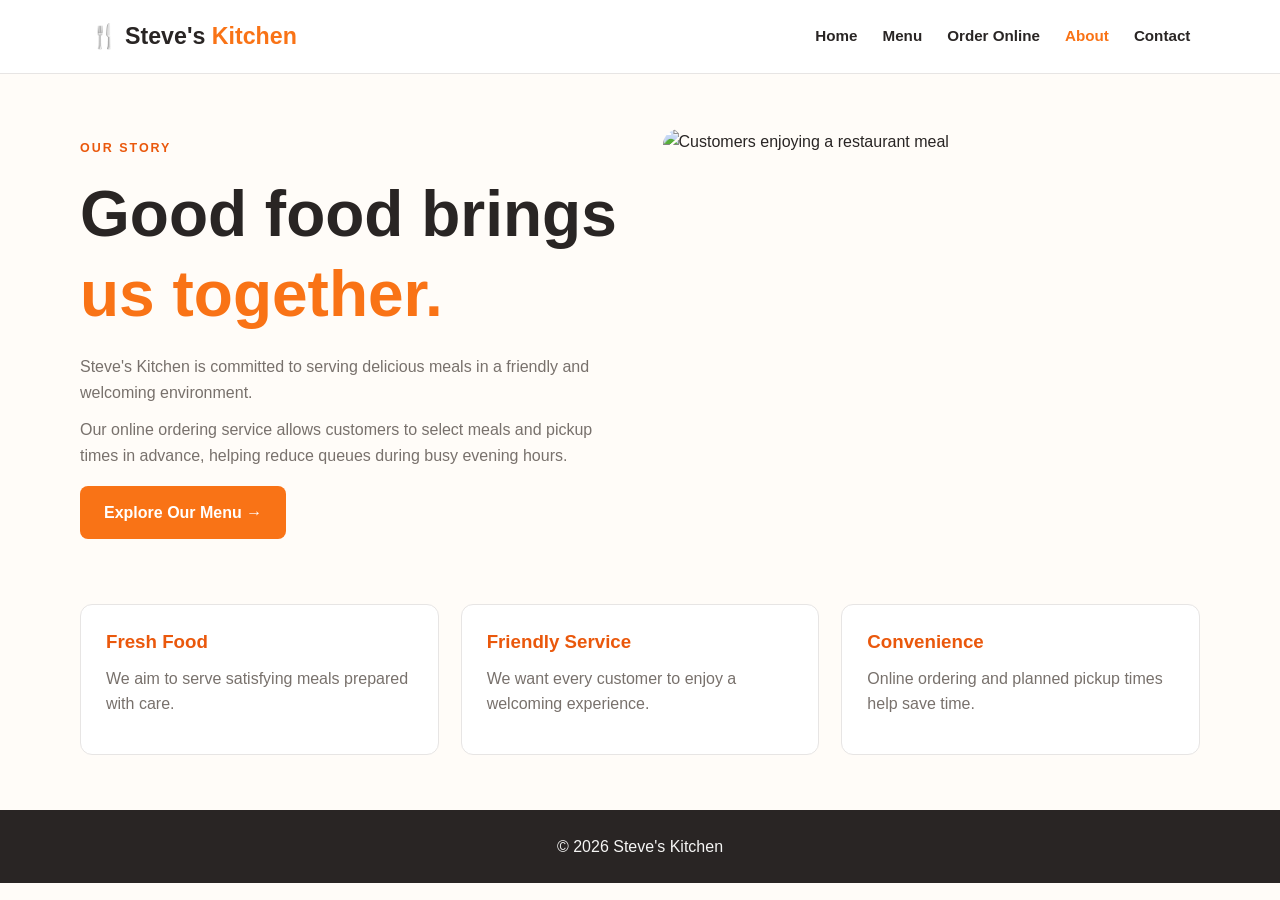
==== about.html @ 31c0b013 "add five pages" ====
<!DOCTYPE html>
<html lang="en">
<head>
  <meta charset="UTF-8">
  <meta name="viewport" content="width=device-width, initial-scale=1.0">
  <title>About Us | Steve's Kitchen</title>
  <link rel="stylesheet" href="assets/style.css">
</head>
<body>
  <header class="site-header">
    <a class="logo" href="index.html">🍴 Steve's <b>Kitchen</b></a>
    <nav id="nav">
      <a href="index.html">Home</a>
      <a href="menu.html">Menu</a>
      <a href="order.html">Order Online</a>
      <a class="active" href="about.html">About</a>
      <a href="contact.html">Contact</a>
    </nav>
    <button class="nav-toggle" onclick="toggleNav()">☰</button>
  </header>

  <main class="page-wrap">
    <section class="about-hero">
      <div>
        <span class="eyebrow">OUR STORY</span>
        <h1>Good food brings<br><em>us together.</em></h1>
        <p>
          Steve's Kitchen is committed to serving delicious meals
          in a friendly and welcoming environment.
        </p>
        <p>
          Our online ordering service allows customers to select meals
          and pickup times in advance, helping reduce queues during
          busy evening hours.
        </p>
        <a class="btn btn-primary" href="menu.html">Explore Our Menu →</a>
      </div>

      <img
        src="https://images.unsplash.com/photo-1559339352-11d035aa65de?auto=format&fit=crop&w=1000&q=85"
        alt="Customers enjoying a restaurant meal">
    </section>

    <section class="values-grid">
      <article>
        <h3>Fresh Food</h3>
        <p>We aim to serve satisfying meals prepared with care.</p>
      </article>
      <article>
        <h3>Friendly Service</h3>
        <p>We want every customer to enjoy a welcoming experience.</p>
      </article>
      <article>
        <h3>Convenience</h3>
        <p>Online ordering and planned pickup times help save time.</p>
      </article>
    </section>
  </main>

  <footer><p>© <span id="year"></span> Steve's Kitchen</p></footer>
  <script src="assets/script.js"></script>
</body>
</html>
---- assets/style.css ----
/* =====================================
   STEVE'S KITCHEN - MAIN STYLESHEET
   ===================================== */

/* 1. Global Styles */
:root {
  --primary: #F97316;
  --primary-dark: #EA580C;
  --secondary: #FFF7ED;
  --accent: #FDBA74;
  --text: #292524;
  --muted: #78716C;
  --background: #FFFCF8;
  --white: #FFFFFF;
  --border: #E7E5E4;
  --shadow: 0 8px 25px rgba(41, 37, 36, 0.08);
}

* {
  margin: 0;
  padding: 0;
  box-sizing: border-box;
}

html {
  scroll-behavior: smooth;
}

body {
  font-family: Arial, Helvetica, sans-serif;
  background: var(--background);
  color: var(--text);
  line-height: 1.6;
}

img {
  display: block;
  max-width: 100%;
}

a {
  text-decoration: none;
  color: inherit;
}

button,
input,
textarea,
select {
  font: inherit;
}

button {
  cursor: pointer;
}

h1,
h2,
h3 {
  line-height: 1.25;
}

p {
  color: var(--muted);
  margin-bottom: 12px;
}

/* 2. Header and Navigation */
.site-header {
  display: flex;
  align-items: center;
  justify-content: space-between;
  gap: 25px;
  padding: 18px 7%;
  background: var(--white);
  border-bottom: 1px solid var(--border);
  position: sticky;
  top: 0;
  z-index: 1000;
}

.logo {
  font-size: 1.45rem;
  font-weight: 800;
  color: var(--text);
  white-space: nowrap;
}

.logo b {
  color: var(--primary);
}

.site-header nav {
  display: flex;
  align-items: center;
  gap: 25px;
}

.site-header nav a {
  font-size: 0.95rem;
  font-weight: 600;
  transition: color 0.2s ease;
}

.site-header nav a:hover,
.site-header nav a.active {
  color: var(--primary);
}

.nav-toggle {
  display: none;
  border: none;
  background: var(--secondary);
  color: var(--text);
  padding: 8px 12px;
  border-radius: 8px;
  font-size: 1.4rem;
}

/* 3. Buttons */
.btn {
  display: inline-block;
  padding: 12px 22px;
  border: 2px solid transparent;
  border-radius: 8px;
  font-weight: 700;
  text-align: center;
  transition: background 0.2s, transform 0.2s;
  margin: 5px 5px 5px 0;
}

.btn:hover {
  transform: translateY(-2px);
}

.btn-primary {
  background: var(--primary);
  color: var(--white);
}

.btn-primary:hover {
  background: var(--primary-dark);
}

.btn-outline {
  border-color: var(--primary);
  color: var(--primary);
  background: var(--white);
}

.btn-outline:hover {
  background: var(--secondary);
}

.full-width {
  width: 100%;
  margin-top: 15px;
}

.add-btn {
  display: block;
  width: 100%;
  border: none;
  border-radius: 0 0 12px 12px;
  padding: 13px;
  background: var(--primary);
  color: var(--white);
  font-weight: 700;
  transition: background 0.2s;
}

.add-btn:hover {
  background: var(--primary-dark);
}

.text-link {
  color: var(--primary-dark);
  font-weight: 700;
}

.text-link:hover {
  text-decoration: underline;
}

/* 4. Home Page Hero */
.hero {
  display: grid;
  grid-template-columns: 1fr 1fr;
  align-items: center;
  gap: 45px;
  padding: 65px 7%;
  background: var(--secondary);
}

.hero-copy {
  max-width: 580px;
}

.eyebrow {
  display: inline-block;
  color: var(--primary-dark);
  font-size: 0.78rem;
  font-weight: 800;
  letter-spacing: 2px;
  margin-bottom: 15px;
}

.hero h1,
.about-hero h1 {
  font-size: clamp(2.5rem, 5vw, 4.2rem);
  margin-bottom: 20px;
}

.hero h1 em,
.about-hero h1 em {
  color: var(--primary);
  font-style: normal;
}

.hero-copy > p {
  margin-bottom: 20px;
}

.hero-image img {
  width: 100%;
  height: 420px;
  object-fit: cover;
  border-radius: 20px;
  box-shadow: var(--shadow);
}

/* 5. Sections and Headings */
.section {
  padding: 65px 7%;
}

.section-heading {
  display: flex;
  justify-content: space-between;
  align-items: center;
  gap: 20px;
  margin-bottom: 30px;
}

.section-heading h2,
.panel h2 {
  font-size: 1.8rem;
}

.page-wrap {
  width: min(1120px, 90%);
  margin: auto;
  padding: 55px 0;
}

.page-intro {
  text-align: center;
  margin-bottom: 40px;
}

.page-intro h1 {
  font-size: clamp(2rem, 4vw, 3rem);
  margin-bottom: 12px;
}

.page-intro p {
  max-width: 650px;
  margin: 0 auto;
}

/* 6. Food Cards and Grids */
.food-grid,
.menu-grid {
  display: grid;
  grid-template-columns: repeat(3, minmax(0, 1fr));
  gap: 25px;
}

.food-card {
  background: var(--white);
  border: 1px solid var(--border);
  border-radius: 13px;
  overflow: hidden;
  box-shadow: var(--shadow);
  transition: transform 0.25s ease;
}

.food-card:hover {
  transform: translateY(-5px);
}

.food-card > img {
  width: 100%;
  height: 220px;
  object-fit: cover;
}

.food-info {
  display: flex;
  align-items: center;
  justify-content: space-between;
  gap: 12px;
  padding: 18px 18px 10px;
}

.food-info h3 {
  font-size: 1.02rem;
}

.food-info strong {
  color: var(--primary-dark);
  white-space: nowrap;
}

.food-card > p {
  padding: 0 18px;
  font-size: 0.9rem;
}

.food-card .add-btn {
  margin-top: 8px;
}

.center-action {
  text-align: center;
  margin-top: 35px;
}

/* 7. Pickup Promotion Banner */
.pickup-banner {
  margin: 20px 7% 65px;
  padding: 40px 25px;
  text-align: center;
  border-radius: 16px;
  background: var(--text);
  color: var(--white);
}

.pickup-banner h2 {
  font-size: 2rem;
  margin-bottom: 12px;
}

.pickup-banner p {
  color: #E7E5E4;
}

/* 8. About Page */
.about-hero {
  display: grid;
  grid-template-columns: 1fr 1fr;
  align-items: center;
  gap: 45px;
}

.about-hero img {
  width: 100%;
  height: 420px;
  object-fit: cover;
  border-radius: 16px;
}

.values-grid {
  display: grid;
  grid-template-columns: repeat(3, 1fr);
  gap: 22px;
  margin-top: 55px;
}

.values-grid article {
  padding: 25px;
  border: 1px solid var(--border);
  border-radius: 12px;
  background: var(--white);
}

.values-grid h3 {
  color: var(--primary-dark);
  margin-bottom: 12px;
}

/* 9. Checkout and Contact Layouts */
.checkout-layout,
.contact-layout {
  display: grid;
  grid-template-columns: 1fr 1fr;
  gap: 28px;
  align-items: start;
}

.panel {
  padding: 25px;
  background: var(--white);
  border: 1px solid var(--border);
  border-radius: 13px;
  box-shadow: var(--shadow);
}

.panel h2 {
  margin-bottom: 22px;
}

.contact-details {
  display: grid;
  gap: 18px;
}

.contact-item {
  padding: 22px;
  border-radius: 12px;
  background: var(--secondary);
  border-left: 4px solid var(--primary);
}

.contact-item h3 {
  margin-bottom: 10px;
}

/* 10. Forms */
form label {
  display: block;
  font-weight: 700;
  font-size: 0.92rem;
  margin: 16px 0 7px;
}

input,
textarea,
select {
  width: 100%;
  padding: 12px 13px;
  border: 1px solid #D6D3D1;
  border-radius: 8px;
  background: var(--white);
  color: var(--text);
  outline: none;
}

input:focus,
textarea:focus,
select:focus {
  border-color: var(--primary);
  box-shadow: 0 0 0 3px rgba(249, 115, 22, 0.15);
}

textarea {
  resize: vertical;
}

.form-note {
  margin-top: 12px;
  font-size: 0.83rem;
}

.notice {
  margin-top: 15px;
  padding: 12px;
  background: var(--secondary);
  border-radius: 8px;
  color: var(--text);
  overflow-wrap: anywhere;
}

/* 11. Shopping Cart */
.cart-row {
  display: grid;
  grid-template-columns: minmax(0, 1fr) auto auto;
  align-items: center;
  gap: 12px;
  padding: 15px 0;
  border-bottom: 1px solid var(--border);
}

.cart-row > div:first-child {
  display: grid;
}

.cart-row small {
  color: var(--muted);
}

.cart-row > strong {
  font-size: 0.9rem;
  white-space: nowrap;
}

.qty-controls {
  display: flex;
  align-items: center;
  gap: 9px;
}

.qty-controls button {
  width: 28px;
  height: 28px;
  border: none;
  border-radius: 6px;
  background: var(--secondary);
  color: var(--primary-dark);
  font-weight: 800;
}

.qty-controls button:hover {
  background: var(--accent);
}

.cart-total {
  display: flex;
  justify-content: space-between;
  gap: 15px;
  margin: 20px 0;
  padding-top: 15px;
  border-top: 2px solid var(--border);
  font-size: 1.15rem;
}

.cart-total strong {
  color: var(--primary-dark);
}

.empty-cart {
  padding: 20px 0;
}

/* 12. Footer */
footer {
  padding: 24px 7%;
  background: var(--text);
  text-align: center;
}

footer p {
  color: #F5F5F4;
  margin: 0;
}

/* 13. Responsive Design */
@media (max-width: 900px) {
  .site-header {
    padding: 16px 5%;
  }

  .site-header nav {
    gap: 14px;
  }

  .hero,
  .about-hero {
    gap: 25px;
    padding: 45px 5%;
  }

  .section {
    padding: 45px 5%;
  }

  .food-grid,
  .menu-grid {
    grid-template-columns: repeat(2, minmax(0, 1fr));
  }

  .hero-image img,
  .about-hero img {
    height: 350px;
  }
}

@media (max-width: 650px) {
  .site-header {
    flex-wrap: wrap;
  }

  .nav-toggle {
    display: block;
  }

  .site-header nav {
    display: none;
    flex-direction: column;
    align-items: stretch;
    width: 100%;
    gap: 0;
    padding-top: 10px;
  }

  .site-header nav.open {
    display: flex;
  }

  .site-header nav a {
    padding: 12px 5px;
    border-top: 1px solid var(--border);
  }

  .hero,
  .about-hero,
  .checkout-layout,
  .contact-layout {
    grid-template-columns: 1fr;
  }

  .hero {
    padding: 40px 6%;
  }

  .hero h1,
  .about-hero h1 {
    font-size: 2.6rem;
  }

  .hero-image img,
  .about-hero img {
    height: 280px;
  }

  .food-grid,
  .menu-grid,
  .values-grid {
    grid-template-columns: 1fr;
  }

  .section-heading {
    align-items: flex-start;
    flex-direction: column;
  }

  .page-wrap {
    padding: 38px 0;
  }

  .pickup-banner {
    margin: 10px 5% 40px;
  }

  .panel {
    padding: 18px;
  }

  .cart-row {
    grid-template-columns: minmax(0, 1fr) auto;
  }

  .cart-row > strong {
    grid-column: 1 / -1;
    text-align: right;
  }
}
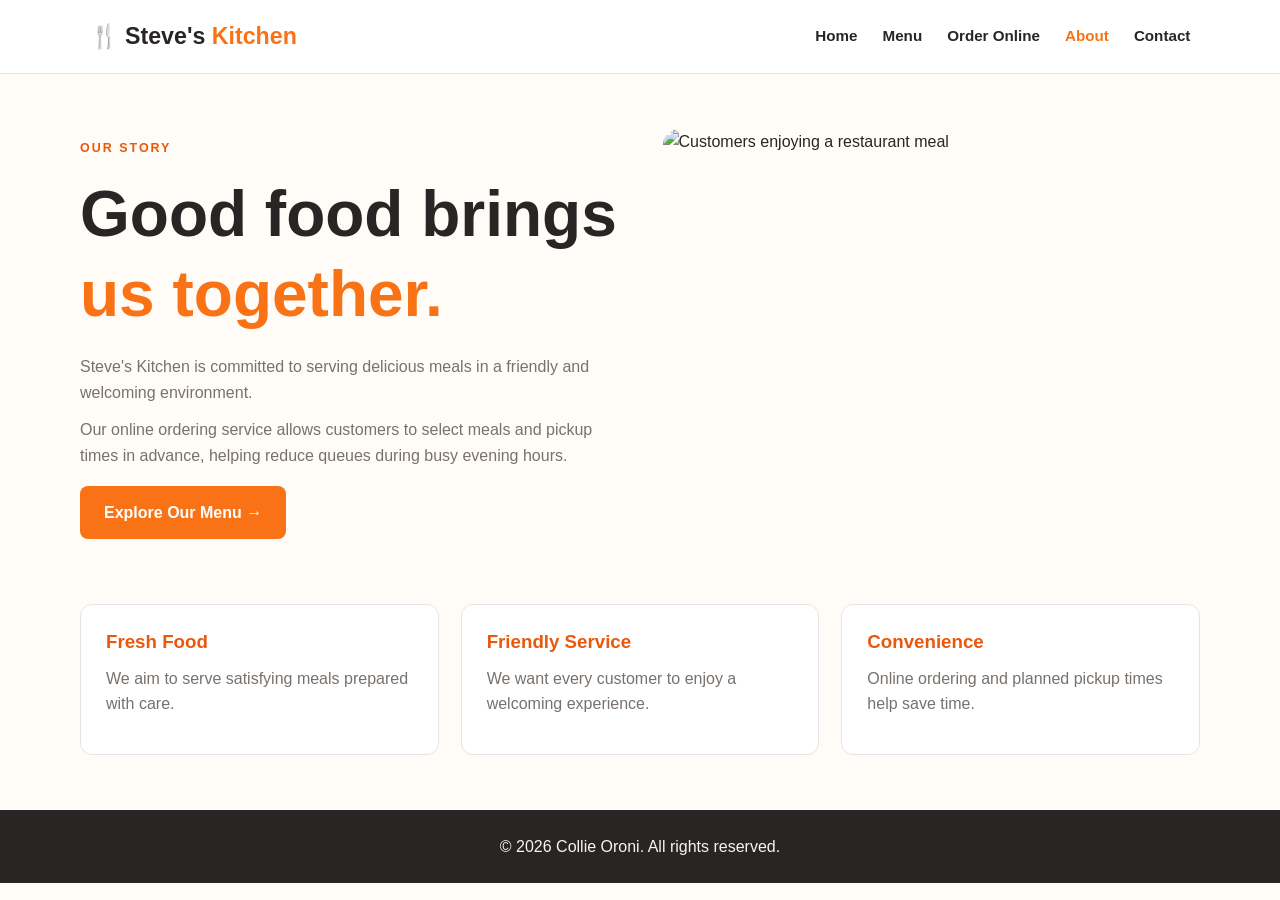
==== commit 48bca9cb: "update all the changes" ====
--- a/about.html
+++ b/about.html
@@ -58,7 +58,9 @@
     </section>
   </main>
 
-  <footer><p>© <span id="year"></span> Steve's Kitchen</p></footer>
+  <footer>
+    <p>&copy; 2026 Collie Oroni. All rights reserved.</p>
+</footer>
   <script src="assets/script.js"></script>
 </body>
 </html>
